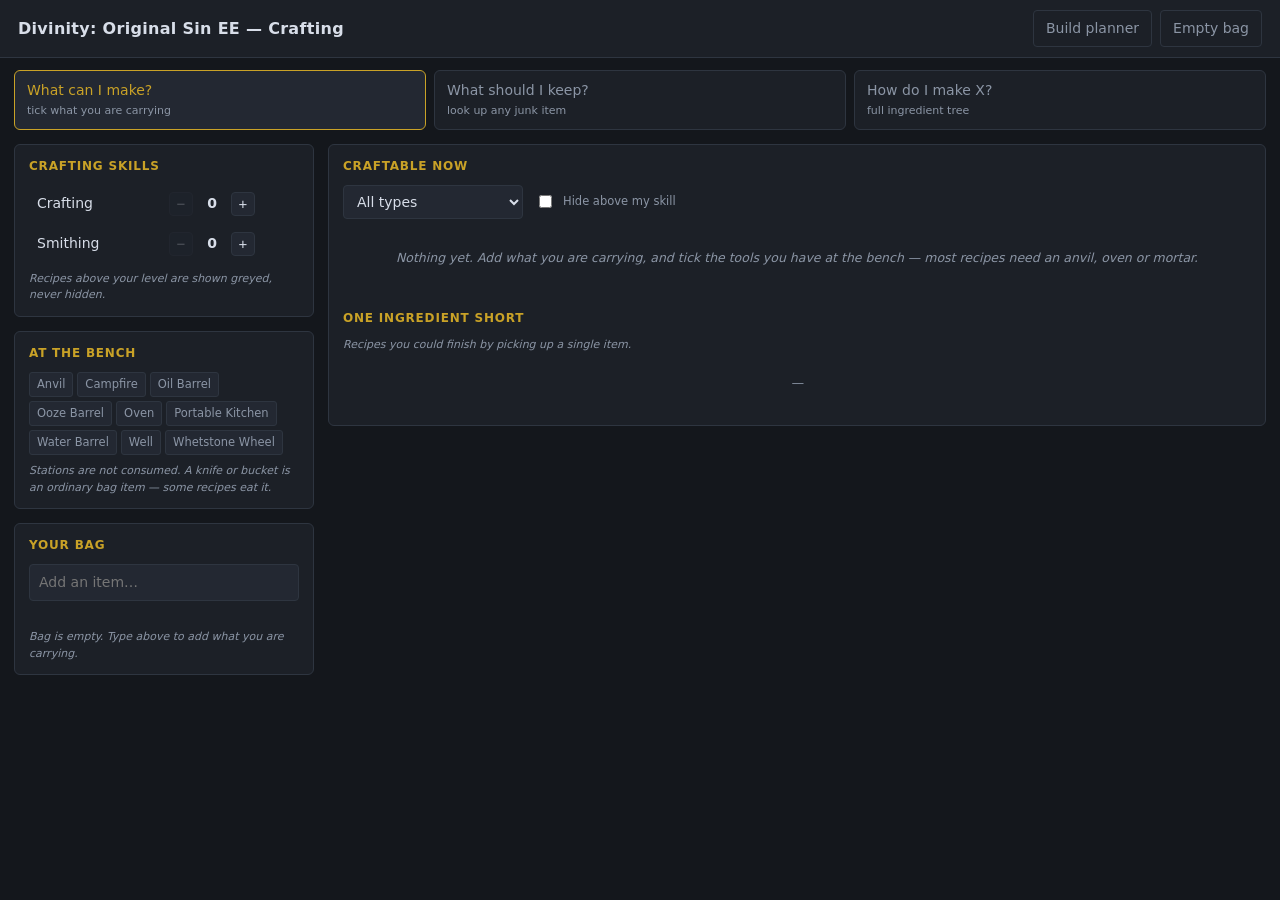
==== crafting.html @ 06352bcf "Add crafting reference page Three modes over one 499-recipe dataset, in the priority order asked for" ====
<!doctype html>
<html lang="en">
<head>
<meta charset="utf-8">
<meta name="viewport" content="width=device-width,initial-scale=1">
<title>DOS1 EE Crafting</title>
<link rel="stylesheet" href="app.css">
<link rel="stylesheet" href="craft.css">
</head>
<body>

<header class="topbar">
  <h1>Divinity: Original Sin EE — Crafting</h1>
  <div class="topbar-right">
    <a href="index.html" class="btn-ghost linkbtn">Build planner</a>
    <button id="clearBag" class="btn-ghost" type="button">Empty bag</button>
  </div>
</header>

<nav class="modebar">
  <button class="mode on" data-mode="make" type="button">
    What can I make?
    <em>tick what you are carrying</em>
  </button>
  <button class="mode" data-mode="keep" type="button">
    What should I keep?
    <em>look up any junk item</em>
  </button>
  <button class="mode" data-mode="how" type="button">
    How do I make X?
    <em>full ingredient tree</em>
  </button>
</nav>

<div class="layout craft-layout">

  <!-- ============ LEFT: the bag + skills ============ -->
  <aside class="col col-left">
    <section class="panel">
      <h2>Crafting skills</h2>
      <div id="skillRows" class="stat-list"></div>
      <p class="hint">Recipes above your level are shown greyed, never hidden.</p>
    </section>

    <section class="panel">
      <h2>At the bench</h2>
      <div id="toolRows" class="tool-rows"></div>
      <p class="hint">Stations are not consumed. A knife or bucket is
        an ordinary bag item &mdash; some recipes eat it.</p>
    </section>

    <section class="panel">
      <h2>Your bag <span class="sub" id="bagCount"></span></h2>
      <input type="search" id="bagSearch" class="select search" placeholder="Add an item&hellip;" autocomplete="off">
      <div id="bagSuggest" class="suggest"></div>
      <div id="bagList" class="bag-list"></div>
      <p id="bagEmpty" class="hint">Bag is empty. Type above to add what you are carrying.</p>
    </section>
  </aside>

  <!-- ============ RIGHT: the answer ============ -->
  <main class="col col-mid">

    <!-- mode: what can I make -->
    <section class="panel mode-panel" data-panel="make">
      <h2>Craftable now <span class="sub" id="makeCount"></span></h2>
      <div class="filter-row">
        <select id="typeFilter" class="select"></select>
        <label class="toggle inline">
          <input type="checkbox" id="hideOverLevel"> Hide above my skill
        </label>
      </div>
      <div id="makeList" class="recipe-list"></div>

      <h2 class="spacer">One ingredient short <span class="sub" id="nearCount"></span></h2>
      <p class="hint">Recipes you could finish by picking up a single item.</p>
      <div id="nearList" class="recipe-list"></div>
    </section>

    <!-- mode: what should I keep -->
    <section class="panel mode-panel" data-panel="keep" hidden>
      <h2>What is this junk for?</h2>
      <input type="search" id="keepSearch" class="select search" placeholder="Search any item&hellip;" autocomplete="off">
      <div id="keepList" class="keep-list"></div>
    </section>

    <!-- mode: how do I make X -->
    <section class="panel mode-panel" data-panel="how" hidden>
      <h2>How do I make it?</h2>
      <input type="search" id="howSearch" class="select search" placeholder="Search a result&hellip;" autocomplete="off">
      <div id="howResult" class="how-result"></div>
    </section>

  </main>
</div>

<script src="data/recipes.js"></script>
<script src="craft.js"></script>
</body>
</html>
---- app.css ----
:root {
  --bg: #14171c;
  --panel: #1c2027;
  --panel-2: #232832;
  --line: #2e3540;
  --text: #d8dee9;
  --dim: #8b95a5;
  --accent: #c9a227;
  --accent-dim: #6b5714;
  --ok: #6a9955;
  --bad: #b4544e;
  --warn: #c98b27;
}

* { box-sizing: border-box; }

body {
  margin: 0;
  background: var(--bg);
  color: var(--text);
  font: 14px/1.5 system-ui, -apple-system, "Segoe UI", sans-serif;
}

/* ---------- top bar ---------- */
.topbar {
  display: flex; align-items: center; justify-content: space-between;
  padding: 10px 18px;
  background: var(--panel);
  border-bottom: 1px solid var(--line);
  position: sticky; top: 0; z-index: 10;
}
.topbar h1 { margin: 0; font-size: 16px; font-weight: 600; letter-spacing: .3px; }

/* ---------- layout ---------- */
.layout {
  display: grid;
  grid-template-columns: 270px minmax(0,1fr) 320px;
  gap: 14px;
  padding: 14px;
  align-items: start;
}
.col { display: flex; flex-direction: column; gap: 14px; min-width: 0; }
.col-left, .col-right { position: sticky; top: 60px; max-height: calc(100vh - 74px); overflow-y: auto; }

@media (max-width: 1100px) {
  .layout { grid-template-columns: 1fr; }
  .col-left, .col-right { position: static; max-height: none; }
}

/* ---------- panels ---------- */
.panel {
  background: var(--panel);
  border: 1px solid var(--line);
  border-radius: 6px;
  padding: 12px 14px;
}
.panel h2 {
  margin: 0 0 10px;
  font-size: 12px; font-weight: 600;
  text-transform: uppercase; letter-spacing: .8px;
  color: var(--accent);
}
.panel h2 .sub {
  float: right;
  text-transform: none; letter-spacing: 0;
  color: var(--dim); font-weight: 400; font-size: 11px;
}

/* ---------- controls ---------- */
.select {
  width: 100%; padding: 7px 9px;
  background: var(--panel-2); color: var(--text);
  border: 1px solid var(--line); border-radius: 4px;
  font: inherit;
}
.btn, .btn-ghost {
  padding: 7px 12px; border-radius: 4px; font: inherit; cursor: pointer;
  border: 1px solid var(--line);
}
.btn { background: var(--accent-dim); color: #fff; border-color: var(--accent); }
.btn:hover { background: var(--accent); color: #14171c; }
.btn-ghost { background: transparent; color: var(--dim); }
.btn-ghost:hover { color: var(--text); border-color: var(--dim); }

.blurb { margin: 8px 0; color: var(--dim); font-size: 12.5px; min-height: 2.4em; }
.hint { margin: 8px 0 0; color: var(--dim); font-size: 11px; font-style: italic; }

.level-row { display: flex; align-items: center; gap: 12px; }
.level-row input[type=range] { flex: 1; accent-color: var(--accent); }
.level-out {
  min-width: 2.2em; text-align: center;
  font-size: 20px; font-weight: 600; color: var(--accent);
}

/* ---------- pools ---------- */
.pool { margin-bottom: 12px; }
.pool:last-child { margin-bottom: 0; }
.pool-name { font-size: 12px; color: var(--dim); }
.pool-val { float: right; font-size: 12px; font-variant-numeric: tabular-nums; }
.pool-val b { color: var(--text); }
.bar {
  clear: both; height: 4px; margin-top: 5px;
  background: var(--panel-2); border-radius: 2px; overflow: hidden;
}
.bar i { display: block; height: 100%; width: 0; background: var(--accent); transition: width .12s; }
.pool.full .bar i { background: var(--ok); }
.pool.over .bar i { background: var(--bad); }

.notes { margin: 0; padding-left: 16px; color: var(--dim); font-size: 11.5px; }
.notes li { margin-bottom: 5px; }

/* ---------- stat rows (attributes) ---------- */
.stat-list { display: flex; flex-direction: column; gap: 2px; }
.stat {
  display: grid;
  grid-template-columns: 120px 92px 1fr;
  align-items: center; gap: 12px;
  padding: 7px 8px; border-radius: 4px;
}
.stat:hover { background: var(--panel-2); }
.stat-name { font-weight: 500; }
.stat-ctrl { display: flex; align-items: center; gap: 6px; }
.stat-val {
  min-width: 26px; text-align: center;
  font-variant-numeric: tabular-nums; font-weight: 600;
}
.stat-val.boosted { color: var(--accent); }
.stat-desc { color: var(--dim); font-size: 11.5px; }

.step {
  width: 24px; height: 24px; padding: 0; line-height: 1;
  background: var(--panel-2); color: var(--text);
  border: 1px solid var(--line); border-radius: 4px;
  font-size: 15px; cursor: pointer;
}
.step:hover:not(:disabled) { border-color: var(--accent); color: var(--accent); }
.step:disabled { opacity: .28; cursor: not-allowed; }

/* ---------- abilities ---------- */
.abil-cat { margin-bottom: 14px; }
.abil-cat:last-child { margin-bottom: 0; }
.abil-cat > h3 {
  margin: 0 0 6px; padding-bottom: 4px;
  border-bottom: 1px solid var(--line);
  font-size: 11px; font-weight: 600;
  text-transform: uppercase; letter-spacing: .6px;
  color: var(--dim);
}
.abil {
  display: grid;
  grid-template-columns: 150px 120px 1fr;
  align-items: center; gap: 12px;
  padding: 6px 8px; border-radius: 4px;
}
.abil:hover { background: var(--panel-2); }
.abil-name { font-weight: 500; }
.abil-name .school-tag {
  display: inline-block; margin-left: 6px; padding: 1px 5px;
  background: var(--accent-dim); color: var(--accent);
  border-radius: 3px; font-size: 9px; letter-spacing: .5px;
  text-transform: uppercase; vertical-align: middle;
}
.pips { display: flex; gap: 3px; margin: 0 2px; }
.pip { width: 9px; height: 9px; border-radius: 2px; background: var(--panel-2); border: 1px solid var(--line); }
.pip.on { background: var(--accent); border-color: var(--accent); }
.abil-desc { color: var(--dim); font-size: 11.5px; }
.cost-note { color: var(--dim); font-size: 10.5px; margin-left: 4px; font-variant-numeric: tabular-nums; }

/* ---------- talents ---------- */
.talent-list { display: flex; flex-direction: column; gap: 4px; }
.talent {
  padding: 7px 9px; border-radius: 4px;
  border: 1px solid transparent; cursor: pointer;
}
.talent:hover:not(.locked) { background: var(--panel-2); }
.talent.picked { background: var(--panel-2); border-color: var(--accent); }
.talent.locked { opacity: .42; cursor: not-allowed; }
.talent-name { font-weight: 500; font-size: 12.5px; }
.talent.picked .talent-name { color: var(--accent); }
.talent-desc { color: var(--dim); font-size: 11px; margin-top: 2px; }
.talent-req { color: var(--bad); font-size: 10.5px; margin-top: 3px; }

.toggle {
  display: block; margin-bottom: 10px;
  color: var(--dim); font-size: 11.5px; cursor: pointer;
}
.toggle input { accent-color: var(--accent); margin-right: 5px; vertical-align: -1px; }

.unverified {
  display: inline-block; margin-left: 5px;
  color: var(--warn); font-size: 10px; cursor: help;
}

/* ================= slice 2: skills ================= */
.col-right { width: 380px; }
.layout { grid-template-columns: 270px minmax(0,1fr) 380px; }
@media (max-width: 1240px) {
  .layout { grid-template-columns: 1fr; }
  .col-right { width: auto; }
}

.search { margin-bottom: 8px; }
.search::-webkit-search-cancel-button { filter: invert(.6); }

.skill-list { display: flex; flex-direction: column; gap: 12px; }

/* --- one school block --- */
.school {
  border: 1px solid var(--line);
  border-radius: 5px;
  overflow: hidden;
}
.school.rank0 { opacity: .55; }

.school-head {
  display: flex; align-items: center; gap: 8px;
  padding: 7px 10px;
  background: var(--panel-2);
  cursor: pointer;
  user-select: none;
}
.school-head:hover { background: #29303b; }
.school-caret { color: var(--dim); font-size: 10px; width: 9px; transition: transform .12s; }
.school.open .school-caret { transform: rotate(90deg); }
.school-title { font-weight: 600; font-size: 12.5px; flex: 1; }
.school-rank {
  padding: 1px 6px; border-radius: 3px;
  background: var(--accent-dim); color: var(--accent);
  font-size: 10px; font-weight: 600; letter-spacing: .4px;
}
.school.rank0 .school-rank { background: var(--panel); color: var(--dim); }

/* slot counters, one per tier */
.slots { display: flex; gap: 5px; padding: 6px 10px; background: var(--panel-2); border-top: 1px solid var(--line); }
.slot {
  flex: 1; text-align: center;
  padding: 3px 4px; border-radius: 3px;
  background: var(--panel); border: 1px solid var(--line);
  font-size: 10px; font-variant-numeric: tabular-nums;
}
.slot-tier { display: block; color: var(--dim); text-transform: uppercase; letter-spacing: .4px; font-size: 8.5px; }
.slot-num { font-weight: 600; }
.slot.none { opacity: .4; }
.slot.full .slot-num { color: var(--ok); }

.school-body { display: none; padding: 4px; }
.school.open .school-body { display: block; }

.tier-label {
  margin: 6px 4px 3px;
  font-size: 9.5px; text-transform: uppercase; letter-spacing: .7px;
  color: var(--dim); font-weight: 600;
}

/* --- one skill --- */
.skill {
  padding: 6px 8px; border-radius: 4px;
  border: 1px solid transparent;
  cursor: pointer;
}
.skill:hover:not(.locked) { background: var(--panel-2); }
.skill.known { background: var(--panel-2); border-color: var(--accent); }
.skill.locked { opacity: .4; cursor: not-allowed; }

.skill-top { display: flex; align-items: baseline; gap: 6px; }
.skill-name { font-weight: 500; font-size: 12.5px; flex: 1; }
.skill.known .skill-name { color: var(--accent); }
.skill-cost {
  color: var(--dim); font-size: 10.5px;
  font-variant-numeric: tabular-nums; white-space: nowrap;
}
.skill-desc { color: var(--dim); font-size: 11px; margin-top: 2px; }
.skill-src { color: #6f7a8a; font-size: 10px; margin-top: 3px; font-style: italic; opacity: .75; }
.skill-lock { color: var(--bad); font-size: 10.5px; margin-top: 3px; }
.skill-ap-pen { color: var(--warn); }

.empty { padding: 14px; text-align: center; color: var(--dim); font-size: 12px; }

/* talents reflow into two columns in the wider middle column */
.talent-grid { display: grid; grid-template-columns: repeat(auto-fill, minmax(230px, 1fr)); gap: 4px; }

.skill.granted { cursor: default; }
.granted-tag {
  display: inline-block; margin-left: 5px; padding: 1px 4px;
  background: var(--accent-dim); color: var(--accent);
  border-radius: 3px; font-size: 8.5px; letter-spacing: .5px;
  text-transform: uppercase; vertical-align: middle;
}

/* ================= saved builds ================= */
.save-row { display: flex; gap: 6px; }
.save-row input { flex: 1; min-width: 0; }
.save-row .btn { flex: none; }

.build-list { display: flex; flex-direction: column; gap: 3px; margin-top: 8px; }
.build {
  display: flex; align-items: center; gap: 6px;
  padding: 6px 8px; border-radius: 4px;
  border: 1px solid transparent; cursor: pointer;
}
.build:hover { background: var(--panel-2); }
.build.active { background: var(--panel-2); border-color: var(--accent); }
.build-info { flex: 1; min-width: 0; }
.build-name {
  font-size: 12.5px; font-weight: 500;
  overflow: hidden; text-overflow: ellipsis; white-space: nowrap;
}
.build.active .build-name { color: var(--accent); }
.build-meta { color: var(--dim); font-size: 10.5px; }
.build-del {
  flex: none; width: 20px; height: 20px; padding: 0; line-height: 1;
  background: transparent; color: var(--dim);
  border: 1px solid transparent; border-radius: 3px;
  font-size: 14px; cursor: pointer;
}
.build-del:hover { color: var(--bad); border-color: var(--bad); }

.io-row { display: flex; gap: 6px; margin-top: 10px; }
.io-row .btn-ghost { flex: 1; font-size: 11.5px; padding: 5px 8px; }

.empty-builds { color: var(--dim); font-size: 11.5px; font-style: italic; padding: 6px 2px; }

/* ================= gear bonuses ================= */
.gear-bar {
  display: flex; align-items: center; gap: 14px; flex-wrap: wrap;
  margin-bottom: 10px; padding-bottom: 9px;
  border-bottom: 1px solid var(--line);
}
.toggle.inline { display: inline-block; margin-bottom: 0; }
.btn-ghost.tiny { padding: 3px 8px; font-size: 10.5px; margin-left: auto; }

/* rows grow a fourth column when gear is showing */
.stat.with-gear { grid-template-columns: 120px 92px 108px 1fr; }
.abil.with-gear { grid-template-columns: 150px 120px 108px 1fr; }

.gear-ctrl { display: flex; align-items: center; gap: 4px; }
.step.gear { width: 20px; height: 20px; font-size: 13px; opacity: .8; }
.step.gear:hover:not(:disabled) { opacity: 1; }

.gear-val {
  min-width: 20px; text-align: center;
  font-size: 11px; color: var(--dim);
  font-variant-numeric: tabular-nums;
}
.gear-val.on { color: #6ab0c9; }

.eff-val {
  min-width: 24px; margin-left: 4px;
  padding: 1px 5px; border-radius: 3px;
  background: var(--panel-2);
  font-size: 11.5px; font-weight: 600;
  font-variant-numeric: tabular-nums;
  color: var(--dim);
}
.eff-val.on { color: #6ab0c9; background: #1e2c33; }

/* a pip filled by gear rather than by spent points */
.pip.gear { background: #2f5766; border-color: #6ab0c9; }
---- craft.css ----
/* Crafting page only. Inherits every variable and control style from app.css. */

.topbar-right { display: flex; align-items: center; gap: 8px; }
.linkbtn { text-decoration: none; display: inline-block; }

/* ---------- mode switcher ---------- */
.modebar {
  display: flex; gap: 8px;
  padding: 12px 14px 0;
}
.mode {
  flex: 1; text-align: left; cursor: pointer;
  padding: 9px 12px; border-radius: 6px;
  background: var(--panel); color: var(--dim);
  border: 1px solid var(--line);
  font: inherit; font-weight: 500;
}
.mode em {
  display: block; font-style: normal; font-size: 11px;
  color: var(--dim); font-weight: 400; margin-top: 2px;
}
.mode:hover { color: var(--text); border-color: var(--dim); }
.mode.on { border-color: var(--accent); color: var(--accent); background: var(--panel-2); }
.mode.on em { color: var(--dim); }

.craft-layout { grid-template-columns: 300px minmax(0,1fr); }
@media (max-width: 1100px) { .craft-layout { grid-template-columns: 1fr; } }

.panel h2.spacer { margin-top: 22px; }
.empty { color: var(--dim); font-size: 12.5px; font-style: italic; margin: 6px 0; }

/* ---------- tools ---------- */
.tool-rows { display: flex; flex-wrap: wrap; gap: 4px; }
.tool {
  font-size: 11.5px; padding: 3px 7px; border-radius: 3px;
  background: var(--panel-2); border: 1px solid var(--line);
  color: var(--dim); cursor: pointer; user-select: none;
}
.tool:hover { color: var(--text); }
.tool.on { border-color: var(--accent); color: var(--accent); }
.tool input { display: none; }

/* ---------- bag ---------- */
.suggest { display: flex; flex-direction: column; gap: 2px; margin-top: 4px; }
.suggest button {
  display: flex; justify-content: space-between; gap: 8px;
  text-align: left; font: inherit; font-size: 12px; cursor: pointer;
  padding: 5px 8px; border-radius: 3px;
  background: var(--panel-2); color: var(--text); border: 1px solid var(--line);
}
.suggest button:hover { border-color: var(--accent); color: var(--accent); }
.suggest button span { color: var(--dim); font-size: 11px; white-space: nowrap; }

.bag-list { display: flex; flex-wrap: wrap; gap: 4px; margin-top: 8px; }
.chip {
  display: inline-flex; align-items: center; gap: 5px;
  font-size: 11.5px; padding: 3px 7px; border-radius: 3px;
  background: var(--panel-2); border: 1px solid var(--accent-dim);
  color: var(--text); cursor: pointer;
}
.chip:hover { border-color: var(--bad); }
.chip i { font-style: normal; color: var(--dim); }
.chip:hover i { color: var(--bad); }

/* ---------- recipe cards ---------- */
.filter-row { display: flex; align-items: center; gap: 12px; margin-bottom: 10px; }
.filter-row .select { width: auto; flex: 0 0 180px; }

.recipe-list { display: flex; flex-direction: column; gap: 5px; }
.recipe {
  padding: 8px 10px; border-radius: 4px;
  background: var(--panel-2); border: 1px solid var(--line);
}
.recipe.over { opacity: .5; }
.recipe-head { display: flex; align-items: center; gap: 7px; flex-wrap: wrap; }
.recipe-head b { font-size: 13px; }
.recipe-body {
  display: flex; align-items: center; flex-wrap: wrap; gap: 6px;
  margin-top: 5px; font-size: 12px;
}
.recipe-body > i { color: var(--dim); font-style: normal; }

.slot { display: inline-flex; align-items: center; gap: 4px; flex-wrap: wrap; }
.slot u { text-decoration: none; color: var(--dim); font-size: 10.5px; }
.ing {
  padding: 2px 6px; border-radius: 3px; cursor: pointer;
  background: var(--panel); border: 1px solid var(--line); color: var(--dim);
}
.ing:hover { border-color: var(--accent); color: var(--accent); }
.ing.got { color: var(--ok); border-color: var(--ok); }
.ing.tool { font-style: italic; }

.type-tag {
  font-size: 10px; letter-spacing: .5px; text-transform: uppercase;
  color: var(--dim); border: 1px solid var(--line);
  padding: 1px 5px; border-radius: 3px;
}
.tool-tag { color: var(--accent); border-color: var(--accent-dim); }

.lvl {
  margin-left: auto; font-size: 11px; color: var(--dim);
  font-variant-numeric: tabular-nums; white-space: nowrap;
}
.lvl.short { color: var(--bad); }
.lvl.none { font-style: italic; }
.warn-flag { color: var(--warn); cursor: help; }

.need { margin-top: 5px; font-size: 11.5px; color: var(--warn); }
.need em { font-style: normal; color: var(--text); }

/* ---------- keep mode ---------- */
.keep-list { display: flex; flex-direction: column; gap: 5px; margin-top: 10px; }
.keep {
  padding: 8px 10px; border-radius: 4px;
  background: var(--panel-2); border: 1px solid var(--line);
}
.keep-head { display: flex; align-items: center; gap: 7px; flex-wrap: wrap; }
.keep-head b { font-size: 13px; }
.uses { margin-left: auto; font-size: 11px; color: var(--dim); }
.keep-body { display: flex; flex-wrap: wrap; gap: 4px; margin-top: 6px; }
.feeds {
  font-size: 11.5px; padding: 2px 6px; border-radius: 3px; cursor: pointer;
  background: var(--panel); border: 1px solid var(--line); color: var(--dim);
}
.feeds:hover { border-color: var(--accent); color: var(--accent); }
.feeds.more { cursor: default; font-style: italic; }

/* ---------- how mode ---------- */
.how-result { margin-top: 10px; }
.tree-root { margin-bottom: 18px; }
.tree-root h3 {
  margin: 0 0 6px; font-size: 13px; color: var(--accent);
}
.branch {
  border-left: 2px solid var(--line);
  padding-left: 10px; margin-bottom: 8px;
}
.branch-head { display: flex; gap: 6px; align-items: center; margin-bottom: 4px; }
.node { font-size: 12px; padding: 2px 0; }
.node.got .node-name { color: var(--ok); }
.node.cycle { color: var(--dim); font-style: italic; }
.node-name { margin-right: 6px; }
.raw { font-size: 10.5px; color: var(--dim); font-style: italic; }
.sub { margin-left: 12px; padding-left: 8px; border-left: 1px dashed var(--line); }

/* Same inputs, better result as the skill rises. */
.ladder {
  display: flex; flex-wrap: wrap; gap: 3px;
  margin-top: 6px; padding-top: 6px;
  border-top: 1px dashed var(--line);
}
.rung {
  font-size: 11px; padding: 1px 6px; border-radius: 3px;
  background: var(--panel); border: 1px solid var(--line); color: var(--dim);
}
.rung b { color: var(--text); font-variant-numeric: tabular-nums; margin-right: 3px; }
.rung.locked { opacity: .45; }
.rung.here { border-color: var(--accent); color: var(--accent); }
.rung.here b { color: var(--accent); }
.rung-note { font-size: 10.5px; color: var(--dim); font-style: italic; }
.node.repeat { color: var(--dim); font-size: 11px; font-style: italic; }
.got-note { color: var(--ok); font-style: normal; }
.plus { color: var(--dim); font-size: 11px; margin: 1px 0 1px 2px; }
.node .raw { margin-left: 6px; }

/* app.css styles .toggle as a block row; on the filter bar it sits inline. */
.toggle.inline {
  display: inline-flex; align-items: center; gap: 6px;
  margin: 0; white-space: nowrap;
}
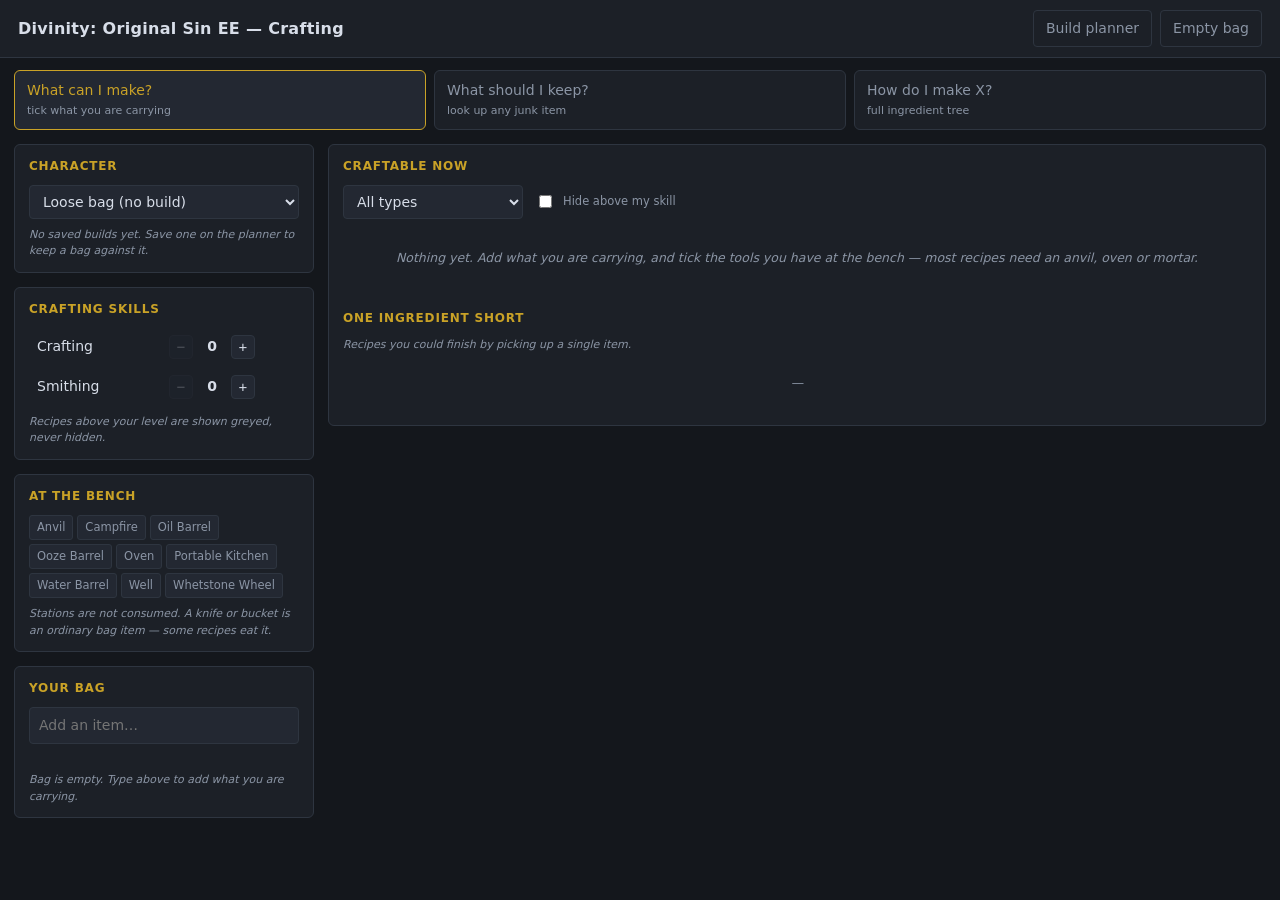
==== commit bc9c14e6: "sort of adds crafting" ====
--- a/crafting.html
+++ b/crafting.html
@@ -37,9 +37,15 @@
   <!-- ============ LEFT: the bag + skills ============ -->
   <aside class="col col-left">
     <section class="panel">
+      <h2>Character</h2>
+      <select id="buildPick" class="select"></select>
+      <p id="buildNote" class="hint"></p>
+    </section>
+
+    <section class="panel">
       <h2>Crafting skills</h2>
       <div id="skillRows" class="stat-list"></div>
-      <p class="hint">Recipes above your level are shown greyed, never hidden.</p>
+      <p id="skillNote" class="hint"></p>
     </section>
 
     <section class="panel">
--- a/app.css
+++ b/app.css
@@ -322,37 +322,62 @@
 
 /* ================= gear bonuses ================= */
 .gear-bar {
-  display: flex; align-items: center; gap: 14px; flex-wrap: wrap;
-  margin-bottom: 10px; padding-bottom: 9px;
-  border-bottom: 1px solid var(--line);
-}
-.toggle.inline { display: inline-block; margin-bottom: 0; }
-.btn-ghost.tiny { padding: 3px 8px; font-size: 10.5px; margin-left: auto; }
-
-/* rows grow a fourth column when gear is showing */
-.stat.with-gear { grid-template-columns: 120px 92px 108px 1fr; }
-.abil.with-gear { grid-template-columns: 150px 120px 108px 1fr; }
-
-.gear-ctrl { display: flex; align-items: center; gap: 4px; }
-.step.gear { width: 20px; height: 20px; font-size: 13px; opacity: .8; }
+  display: flex; flex-direction: column; gap: 6px;
+  margin-top: 12px; padding-top: 10px;
+  border-top: 1px solid var(--line);
+}
+.gear-bar .toggle { margin-bottom: 0; display: flex; align-items: center; }
+/* a rules flag, not a view control - deliberately quieter than the toggle above */
+.gear-bar .sub-rule {
+  padding-left: 18px; font-size: 11px; color: var(--dim);
+  cursor: help;
+}
+.btn-ghost.tiny { padding: 2px 7px; font-size: 10px; margin-left: auto; }
+.btn-ghost.tiny:disabled { opacity: .3; cursor: default; }
+.btn-ghost.tiny:disabled:hover { color: var(--dim); border-color: var(--line); }
+
+/* The gear column is always in the grid, empty when gear is off, so ticking
+   the toggle never reflows the rows. */
+.stat { grid-template-columns: 120px 92px 46px 1fr; }
+.abil { grid-template-columns: 150px 120px 46px 1fr; }
+
+.gear-ctrl { display: flex; align-items: center; gap: 3px; justify-content: flex-end; }
+.gear-spacer { width: 20px; }
+.step.gear { width: 20px; height: 20px; font-size: 13px; opacity: .75; }
 .step.gear:hover:not(:disabled) { opacity: 1; }
 
-.gear-val {
-  min-width: 20px; text-align: center;
-  font-size: 11px; color: var(--dim);
-  font-variant-numeric: tabular-nums;
-}
-.gear-val.on { color: #6ab0c9; }
-
-.eff-val {
-  min-width: 24px; margin-left: 4px;
-  padding: 1px 5px; border-radius: 3px;
-  background: var(--panel-2);
-  font-size: 11.5px; font-weight: 600;
-  font-variant-numeric: tabular-nums;
-  color: var(--dim);
-}
-.eff-val.on { color: #6ab0c9; background: #1e2c33; }
+/* one chip replaces the old second stepper pair */
+.chip {
+  min-width: 23px; height: 20px; padding: 0 5px;
+  background: transparent; color: var(--dim);
+  border: 1px dashed var(--line); border-radius: 10px;
+  font-size: 11px; font-weight: 600; line-height: 1;
+  font-variant-numeric: tabular-nums; cursor: pointer;
+}
+.chip:hover:not(:disabled) { color: #6ab0c9; border-color: #6ab0c9; }
+.chip.on {
+  background: #1e2c33; color: #6ab0c9;
+  border-style: solid; border-color: #35606f;
+}
+.chip:disabled { opacity: .3; cursor: not-allowed; }
+
+/* effective value large, points-only base as a subscript beside it */
+.stat-val.geared { color: #6ab0c9; }
+.base-sub {
+  margin-left: 3px; font-style: normal;
+  font-size: 9.5px; font-weight: 500; color: var(--dim);
+  vertical-align: sub;
+}
 
 /* a pip filled by gear rather than by spent points */
 .pip.gear { background: #2f5766; border-color: #6ab0c9; }
+
+/* ---------- crafting bag summary ---------- */
+.bag-peek { display: flex; flex-wrap: wrap; gap: 3px; margin-bottom: 9px; }
+.bag-peek:empty { margin-bottom: 0; }
+.peek {
+  font-size: 11px; padding: 2px 6px; border-radius: 3px;
+  background: var(--panel-2); border: 1px solid var(--line); color: var(--dim);
+}
+.peek.more { font-style: italic; }
+.linkbtn { display: inline-block; text-decoration: none; }
--- a/craft.css
+++ b/craft.css
@@ -168,3 +168,13 @@
   display: inline-flex; align-items: center; gap: 6px;
   margin: 0; white-space: nowrap;
 }
+
+/* the build a bag belongs to */
+.from-build {
+  font-style: normal; font-size: 10px; color: var(--dim);
+  margin-left: 6px; cursor: help;
+}
+.linkish {
+  background: none; border: 0; padding: 0; font: inherit; font-size: 11px;
+  color: var(--accent); cursor: pointer; text-decoration: underline;
+}
